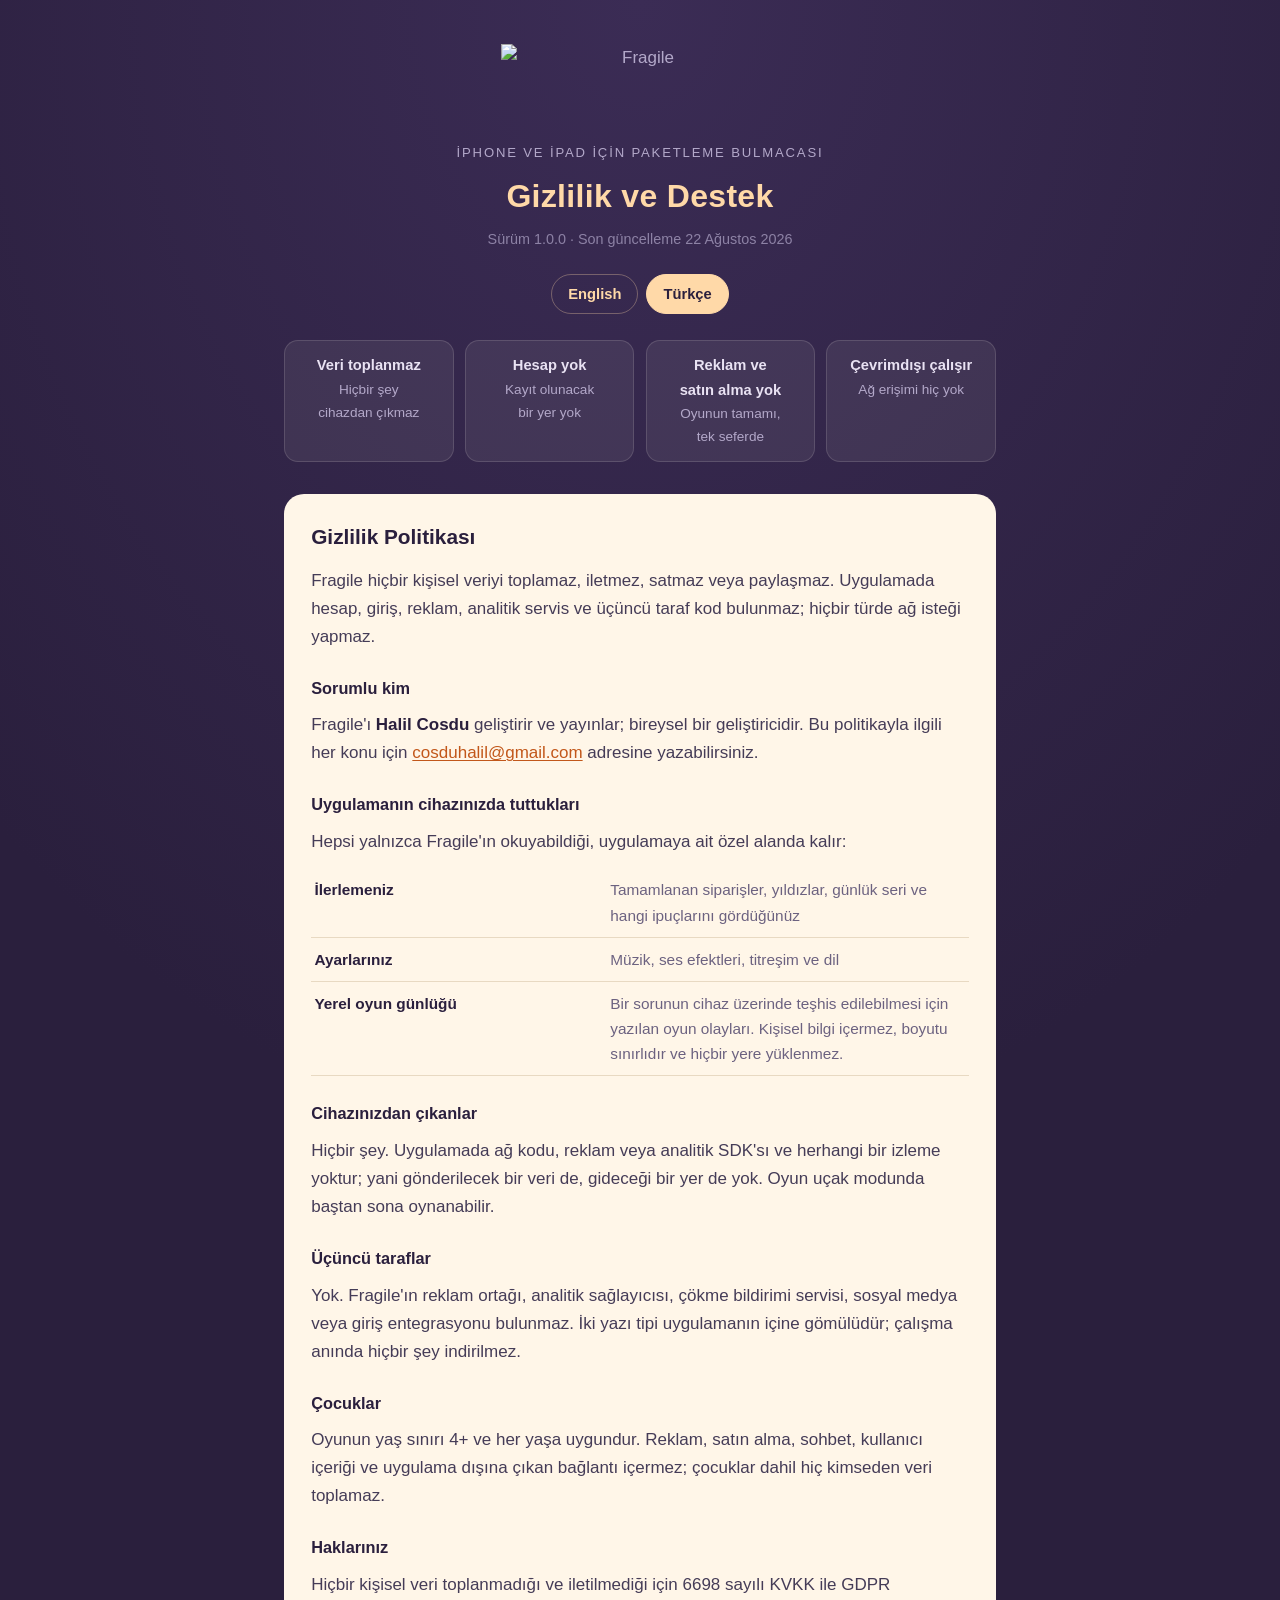
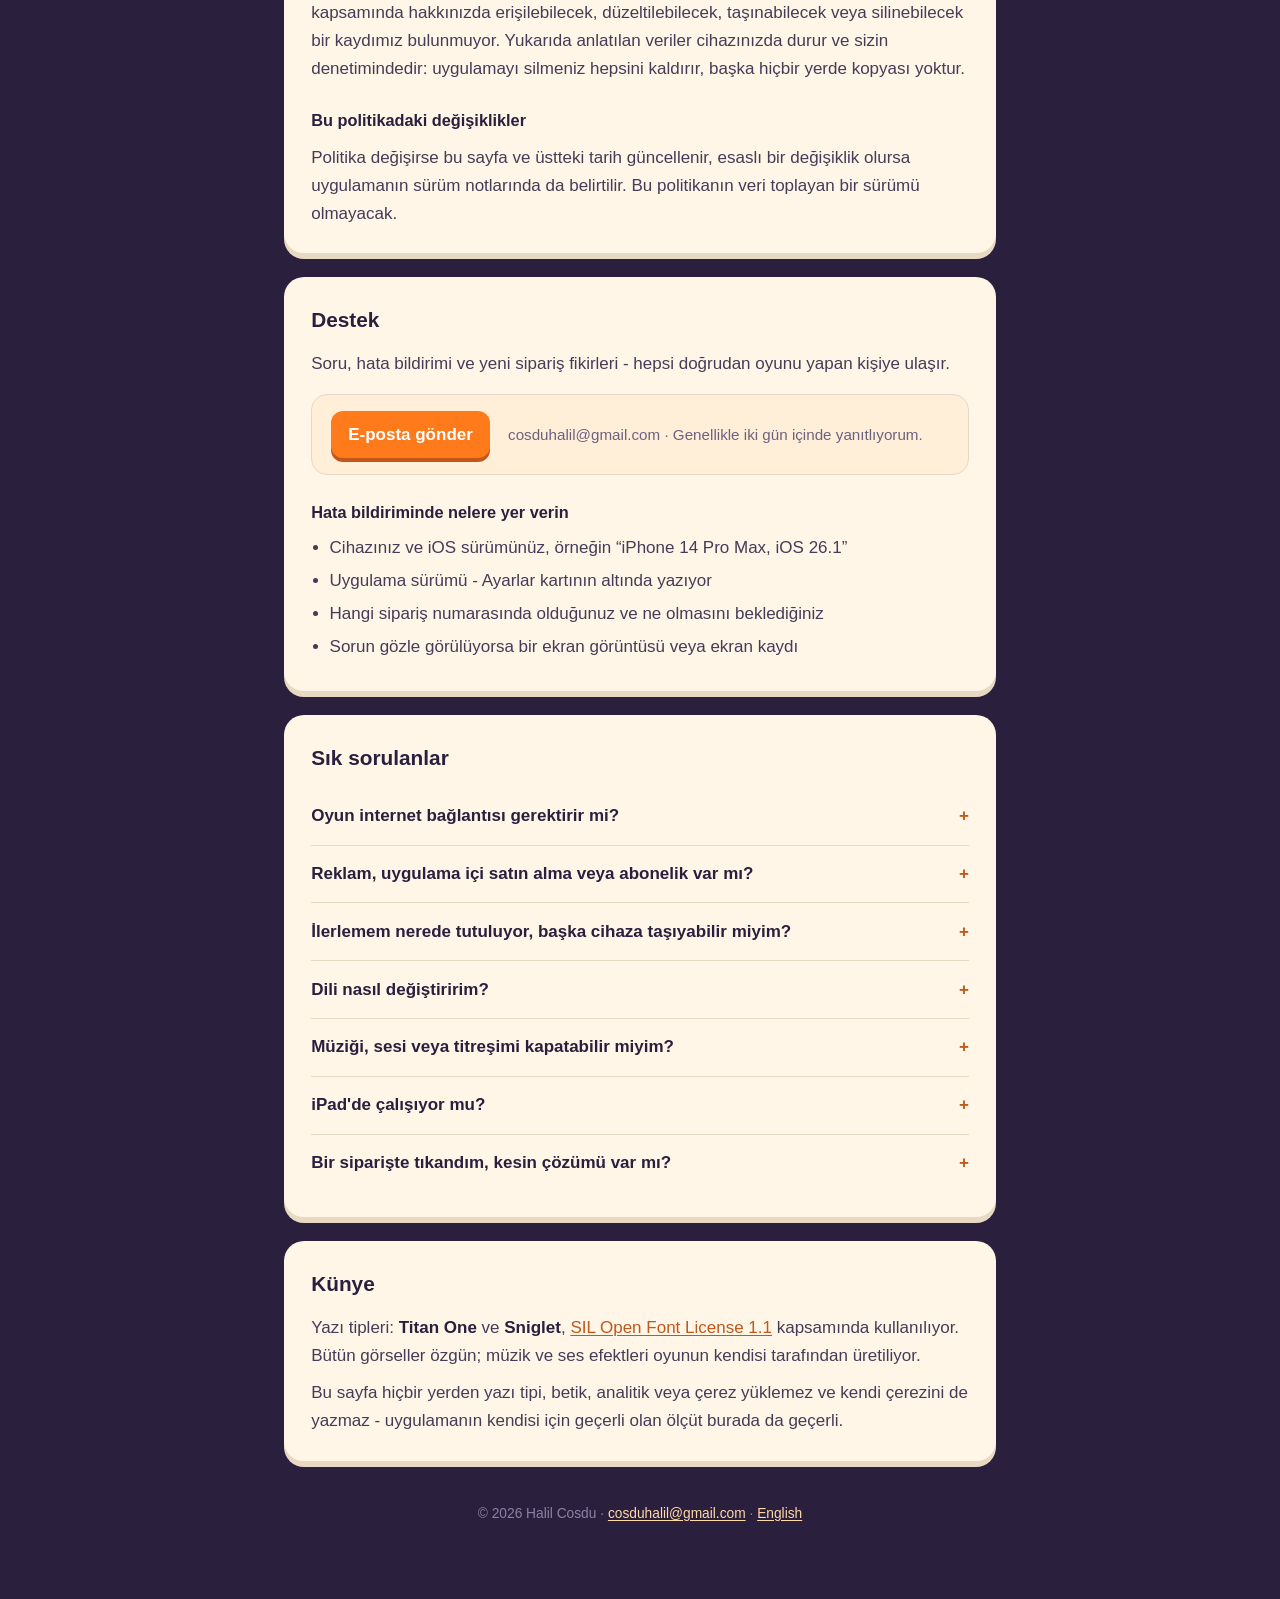
==== tr.html @ 0ed84beb "Redesign: professional bilingual privacy and support page (tr.html)" ====
<!doctype html>
<html lang="tr">
<head>
<meta charset="utf-8">
<meta name="viewport" content="width=device-width, initial-scale=1">
<title>Fragile - Gizlilik ve Destek</title>
<meta name="description" content="Fragile için gizlilik politikası ve destek. iPhone ve iPad'e paketleme bulmacası: veri toplanmaz, hesap gerekmez, reklam yoktur, çevrimdışı çalışır.">
<meta name="theme-color" content="#2A1F3D">
<link rel="icon" href="icon.png" sizes="256x256">
<link rel="apple-touch-icon" href="icon.png">
<link rel="canonical" href="https://halilcosdu.github.io/fragile-support/tr.html">
<link rel="alternate" hreflang="tr" href="https://halilcosdu.github.io/fragile-support/tr.html">
<link rel="alternate" hreflang="en" href="https://halilcosdu.github.io/fragile-support/">
<link rel="alternate" hreflang="x-default" href="https://halilcosdu.github.io/fragile-support/">
<meta property="og:type" content="website">
<meta property="og:title" content="Fragile - Gizlilik ve Destek">
<meta property="og:description" content="Veri toplanmaz, hesap gerekmez, reklam yoktur. Fragile tamamen çevrimdışı çalışır.">
<meta property="og:image" content="https://halilcosdu.github.io/fragile-support/icon.png">
<style>
  :root {
    --ink: #2A1F3D;
    --ink-soft: #372A50;
    --card: #FFF6E8;
    --card-edge: #E8D9C2;
    --text: #453C57;
    --muted: #6C6280;
    --gold: #FFD9A8;
    --orange: #FF7A1A;
    --orange-deep: #C2571A;
    --lilac: #B3A8C9;
  }
  * { box-sizing: border-box; }
  html { -webkit-text-size-adjust: 100%; }
  body {
    margin: 0;
    background: var(--ink);
    color: var(--lilac);
    font: 17px/1.65 -apple-system, BlinkMacSystemFont, "Segoe UI", Roboto, Helvetica, Arial, sans-serif;
    /* başlığın arkasında yumuşak bir ışık: sayfa düz bir mürekkep duvarı gibi durmasın */
    background-image: radial-gradient(120% 60% at 50% 0%, #3B2C55 0%, #2A1F3D 60%);
    background-repeat: no-repeat;
  }
  .skip {
    position: absolute; left: -9999px; top: 0;
    background: var(--card); color: var(--ink); padding: .7rem 1rem; border-radius: 0 0 12px 0; z-index: 5;
  }
  .skip:focus { left: 0; }
  .wrap { max-width: 47rem; margin: 0 auto; padding: 0 1.25rem 4rem; }

  header { text-align: center; padding: 2.75rem 0 .5rem; }
  header img { width: min(278px, 72vw); height: auto; display: block; margin: 0 auto; }
  .eyebrow { color: var(--lilac); font-size: .82rem; letter-spacing: .14em; text-transform: uppercase; margin: .9rem 0 0; }
  h1 { color: var(--gold); font-size: clamp(1.5rem, 5vw, 2rem); margin: .35rem 0 0; letter-spacing: .01em; text-wrap: balance; }
  .updated { color: #8D82A5; font-size: .9rem; margin: .35rem 0 0; }

  nav.langs { display: flex; justify-content: center; gap: .5rem; margin: 1.4rem 0 .25rem; }
  nav.langs a {
    display: inline-block; padding: .42rem 1rem; border-radius: 999px;
    color: var(--gold); text-decoration: none; font-size: .92rem; font-weight: 600;
    border: 1px solid rgba(255, 217, 168, .32);
  }
  nav.langs a[aria-current="page"] { background: var(--gold); color: var(--ink); border-color: var(--gold); }
  nav.langs a:hover { border-color: var(--gold); }

  .glance { display: grid; grid-template-columns: repeat(2, 1fr); gap: .7rem; margin: 1.6rem 0 0; }
  .glance div {
    background: rgba(255, 246, 232, .07); border: 1px solid rgba(255, 246, 232, .14);
    border-radius: 14px; padding: .8rem .9rem; color: #E9E2F3; font-size: .92rem; font-weight: 600;
    text-wrap: balance;
  }
  .glance span { display: block; color: var(--lilac); font-weight: 400; font-size: .85rem; margin-top: .1rem; }

  section {
    background: var(--card); color: var(--text);
    border-radius: 20px; padding: 1.6rem 1.7rem;
    margin: 1.5rem 0 0; box-shadow: 0 6px 0 var(--card-edge);
  }
  section > :first-child { margin-top: 0; }
  section > :last-child { margin-bottom: 0; }
  h2 { color: var(--ink); font-size: 1.3rem; margin: 0 0 .8rem; }
  h3 { color: var(--ink); font-size: 1.02rem; margin: 1.5rem 0 .3rem; }
  p { margin: .6rem 0; }
  ul { padding-left: 1.15rem; margin: .5rem 0; }
  li { margin: .3rem 0; }
  a { color: var(--orange-deep); text-decoration-thickness: 1px; text-underline-offset: 2px; }
  a:hover { color: var(--orange); }
  strong { color: var(--ink); }
  .lede { font-size: 1.06rem; }

  .contact {
    display: flex; flex-wrap: wrap; align-items: center; gap: .9rem 1.1rem;
    background: #FFEFD8; border: 1px solid var(--card-edge); border-radius: 16px;
    padding: 1rem 1.15rem; margin: 1rem 0 0;
  }
  .contact a.mail {
    background: var(--orange); color: #fff; text-decoration: none; font-weight: 700;
    padding: .6rem 1.1rem; border-radius: 12px; box-shadow: 0 4px 0 var(--orange-deep);
  }
  .contact a.mail:hover { color: #fff; }
  .contact p { margin: 0; font-size: .95rem; color: var(--muted); }

  details { border-top: 1px solid var(--card-edge); padding: .2rem 0; }
  details:first-of-type { border-top: 0; }
  summary { cursor: pointer; padding: .7rem 0; font-weight: 600; color: var(--ink); list-style: none; }
  summary::-webkit-details-marker { display: none; }
  summary::after { content: "+"; float: right; color: var(--orange-deep); font-weight: 700; }
  details[open] summary::after { content: "\2212"; }
  details p { margin: 0 0 .8rem; }

  table { width: 100%; border-collapse: collapse; margin: .8rem 0 0; font-size: .96rem; }
  th, td { text-align: left; padding: .55rem .2rem; border-bottom: 1px solid var(--card-edge); vertical-align: top; }
  th { color: var(--ink); width: 45%; }
  td { color: var(--muted); }

  footer { text-align: center; color: #8D82A5; font-size: .86rem; padding: 2rem 0 0; }
  footer a { color: var(--gold); }

  @media (min-width: 40rem) { .glance { grid-template-columns: repeat(4, 1fr); } }
  @media (max-width: 34rem) {
    /* the two-column table gets cramped on a phone, so each row stacks instead */
    section { padding: 1.3rem 1.15rem; }
    th, td { display: block; width: auto; padding: .3rem 0; }
    th { border-bottom: 0; padding-top: .75rem; }
    td { padding-bottom: .75rem; }
  }
  @media print {
    body { background: #fff; color: #000; }
    section { box-shadow: none; border: 1px solid #ccc; }
    nav.langs, .skip { display: none; }
  }
</style>
</head>
<body>
<a class="skip" href="#main">İçeriğe geç</a>
<div class="wrap">

<header>
  <img src="wordmark.png" alt="Fragile" width="556" height="168">
  <p class="eyebrow">iPhone ve iPad için paketleme bulmacası</p>
  <h1>Gizlilik ve Destek</h1>
  <p class="updated">Sürüm 1.0.0 · Son güncelleme 22 Ağustos 2026</p>
  <nav class="langs" aria-label="Dil">
    <a href="./" lang="en" hreflang="en">English</a>
    <a href="tr.html" aria-current="page" lang="tr">Türkçe</a>
  </nav>
  <div class="glance">
    <div>Veri toplanmaz<span>Hiçbir şey cihazdan çıkmaz</span></div>
    <div>Hesap yok<span>Kayıt olunacak bir yer yok</span></div>
    <div>Reklam ve satın alma yok<span>Oyunun tamamı, tek seferde</span></div>
    <div>Çevrimdışı çalışır<span>Ağ erişimi hiç yok</span></div>
  </div>
</header>

<main id="main">

<section aria-labelledby="privacy">
  <h2 id="privacy">Gizlilik Politikası</h2>
  <p class="lede">Fragile hiçbir kişisel veriyi toplamaz, iletmez, satmaz veya paylaşmaz. Uygulamada
  hesap, giriş, reklam, analitik servis ve üçüncü taraf kod bulunmaz; hiçbir türde ağ isteği
  yapmaz.</p>

  <h3>Sorumlu kim</h3>
  <p>Fragile'ı <strong>Halil Cosdu</strong> geliştirir ve yayınlar; bireysel bir geliştiricidir.
  Bu politikayla ilgili her konu için
  <a href="mailto:cosduhalil@gmail.com">cosduhalil@gmail.com</a> adresine yazabilirsiniz.</p>

  <h3>Uygulamanın cihazınızda tuttukları</h3>
  <p>Hepsi yalnızca Fragile'ın okuyabildiği, uygulamaya ait özel alanda kalır:</p>
  <table>
    <tbody>
      <tr><th>İlerlemeniz</th><td>Tamamlanan siparişler, yıldızlar, günlük seri ve hangi ipuçlarını gördüğünüz</td></tr>
      <tr><th>Ayarlarınız</th><td>Müzik, ses efektleri, titreşim ve dil</td></tr>
      <tr><th>Yerel oyun günlüğü</th><td>Bir sorunun cihaz üzerinde teşhis edilebilmesi için yazılan oyun olayları. Kişisel bilgi içermez, boyutu sınırlıdır ve hiçbir yere yüklenmez.</td></tr>
    </tbody>
  </table>

  <h3>Cihazınızdan çıkanlar</h3>
  <p>Hiçbir şey. Uygulamada ağ kodu, reklam veya analitik SDK'sı ve herhangi bir izleme yoktur;
  yani gönderilecek bir veri de, gideceği bir yer de yok. Oyun uçak modunda baştan sona
  oynanabilir.</p>

  <h3>Üçüncü taraflar</h3>
  <p>Yok. Fragile'ın reklam ortağı, analitik sağlayıcısı, çökme bildirimi servisi, sosyal medya veya
  giriş entegrasyonu bulunmaz. İki yazı tipi uygulamanın içine gömülüdür; çalışma anında hiçbir şey
  indirilmez.</p>

  <h3>Çocuklar</h3>
  <p>Oyunun yaş sınırı 4+ ve her yaşa uygundur. Reklam, satın alma, sohbet, kullanıcı içeriği ve
  uygulama dışına çıkan bağlantı içermez; çocuklar dahil hiç kimseden veri toplamaz.</p>

  <h3>Haklarınız</h3>
  <p>Hiçbir kişisel veri toplanmadığı ve iletilmediği için 6698 sayılı KVKK ile GDPR kapsamında
  hakkınızda erişilebilecek, düzeltilebilecek, taşınabilecek veya silinebilecek bir kaydımız
  bulunmuyor. Yukarıda anlatılan veriler cihazınızda durur ve sizin denetimindedir: uygulamayı
  silmeniz hepsini kaldırır, başka hiçbir yerde kopyası yoktur.</p>

  <h3>Bu politikadaki değişiklikler</h3>
  <p>Politika değişirse bu sayfa ve üstteki tarih güncellenir, esaslı bir değişiklik olursa
  uygulamanın sürüm notlarında da belirtilir. Bu politikanın veri toplayan bir sürümü olmayacak.</p>
</section>

<section id="support" aria-labelledby="support-title">
  <h2 id="support-title">Destek</h2>
  <p>Soru, hata bildirimi ve yeni sipariş fikirleri - hepsi doğrudan oyunu yapan kişiye ulaşır.</p>
  <div class="contact">
    <a class="mail" href="mailto:cosduhalil@gmail.com?subject=Fragile%20destek">E-posta gönder</a>
    <p>cosduhalil@gmail.com · Genellikle iki gün içinde yanıtlıyorum.</p>
  </div>

  <h3>Hata bildiriminde nelere yer verin</h3>
  <ul>
    <li>Cihazınız ve iOS sürümünüz, örneğin “iPhone 14 Pro Max, iOS 26.1”</li>
    <li>Uygulama sürümü - Ayarlar kartının altında yazıyor</li>
    <li>Hangi sipariş numarasında olduğunuz ve ne olmasını beklediğiniz</li>
    <li>Sorun gözle görülüyorsa bir ekran görüntüsü veya ekran kaydı</li>
  </ul>
</section>

<section aria-labelledby="faq">
  <h2 id="faq">Sık sorulanlar</h2>

  <details>
    <summary>Oyun internet bağlantısı gerektirir mi?</summary>
    <p>Hayır. Günlük Teslimat dahil her sipariş cihazınızda üretilir ve denetlenir. Uygulama hiç
    çevrimiçi olmaz.</p>
  </details>

  <details>
    <summary>Reklam, uygulama içi satın alma veya abonelik var mı?</summary>
    <p>Hiçbiri yok. Oyun ücretsiz ve tam: elle tasarlanmış 80 sipariş, dört bölüm ve her gün yeni
    bir Günlük Teslimat; para ödeyerek açılan hiçbir şey yok.</p>
  </details>

  <details>
    <summary>İlerlemem nerede tutuluyor, başka cihaza taşıyabilir miyim?</summary>
    <p>O tek cihazdaki, uygulamaya ait özel alanda. Bu sürümde hesap ve iCloud eşitlemesi olmadığı
    için ilerleme başka bir iPhone veya iPad'e geçmez; uygulamayı silmek ilerlemeyi de siler.</p>
  </details>

  <details>
    <summary>Dili nasıl değiştiririm?</summary>
    <p>Başlangıç kartındaki <strong>Ayarlar</strong>'ı açıp dil satırına dokunun. Otomatik, English
    ve Türkçe arasında döner; Otomatik cihazınızın dilini izler.</p>
  </details>

  <details>
    <summary>Müziği, sesi veya titreşimi kapatabilir miyim?</summary>
    <p>Evet, her birinin Ayarlar kartında kendi anahtarı var. Oyun ekranının köşesindeki hoparlör
    düğmesi hepsini bir kerede susturur.</p>
  </details>

  <details>
    <summary>iPad'de çalışıyor mu?</summary>
    <p>Evet. Fragile evrensel bir uygulama; iOS 15 ve sonrasında hem iPhone hem iPad'de portre
    modunda çalışır.</p>
  </details>

  <details>
    <summary>Bir siparişte tıkandım, kesin çözümü var mı?</summary>
    <p>Her siparişin doğrulanmış üç yıldızlı bir çözümü var; Günlük Teslimat da sunulmadan önce
    çözücüyle denetlenir. Kutu yanlış dolarsa kart <em>Geri al</em> ve <em>Tekrar paketle</em>
    sunar - çıkamayacağınız bir çıkmaz yok.</p>
  </details>
</section>

<section aria-labelledby="credits">
  <h2 id="credits">Künye</h2>
  <p>Yazı tipleri: <strong>Titan One</strong> ve <strong>Sniglet</strong>,
  <a href="https://openfontlicense.org" rel="noopener">SIL Open Font License 1.1</a> kapsamında
  kullanılıyor. Bütün görseller özgün; müzik ve ses efektleri oyunun kendisi tarafından
  üretiliyor.</p>
  <p>Bu sayfa hiçbir yerden yazı tipi, betik, analitik veya çerez yüklemez ve kendi çerezini de
  yazmaz - uygulamanın kendisi için geçerli olan ölçüt burada da geçerli.</p>
</section>

</main>

<footer>
  <p>© 2026 Halil Cosdu · <a href="mailto:cosduhalil@gmail.com">cosduhalil@gmail.com</a> ·
  <a href="./" lang="en" hreflang="en">English</a></p>
</footer>

</div>
</body>
</html>
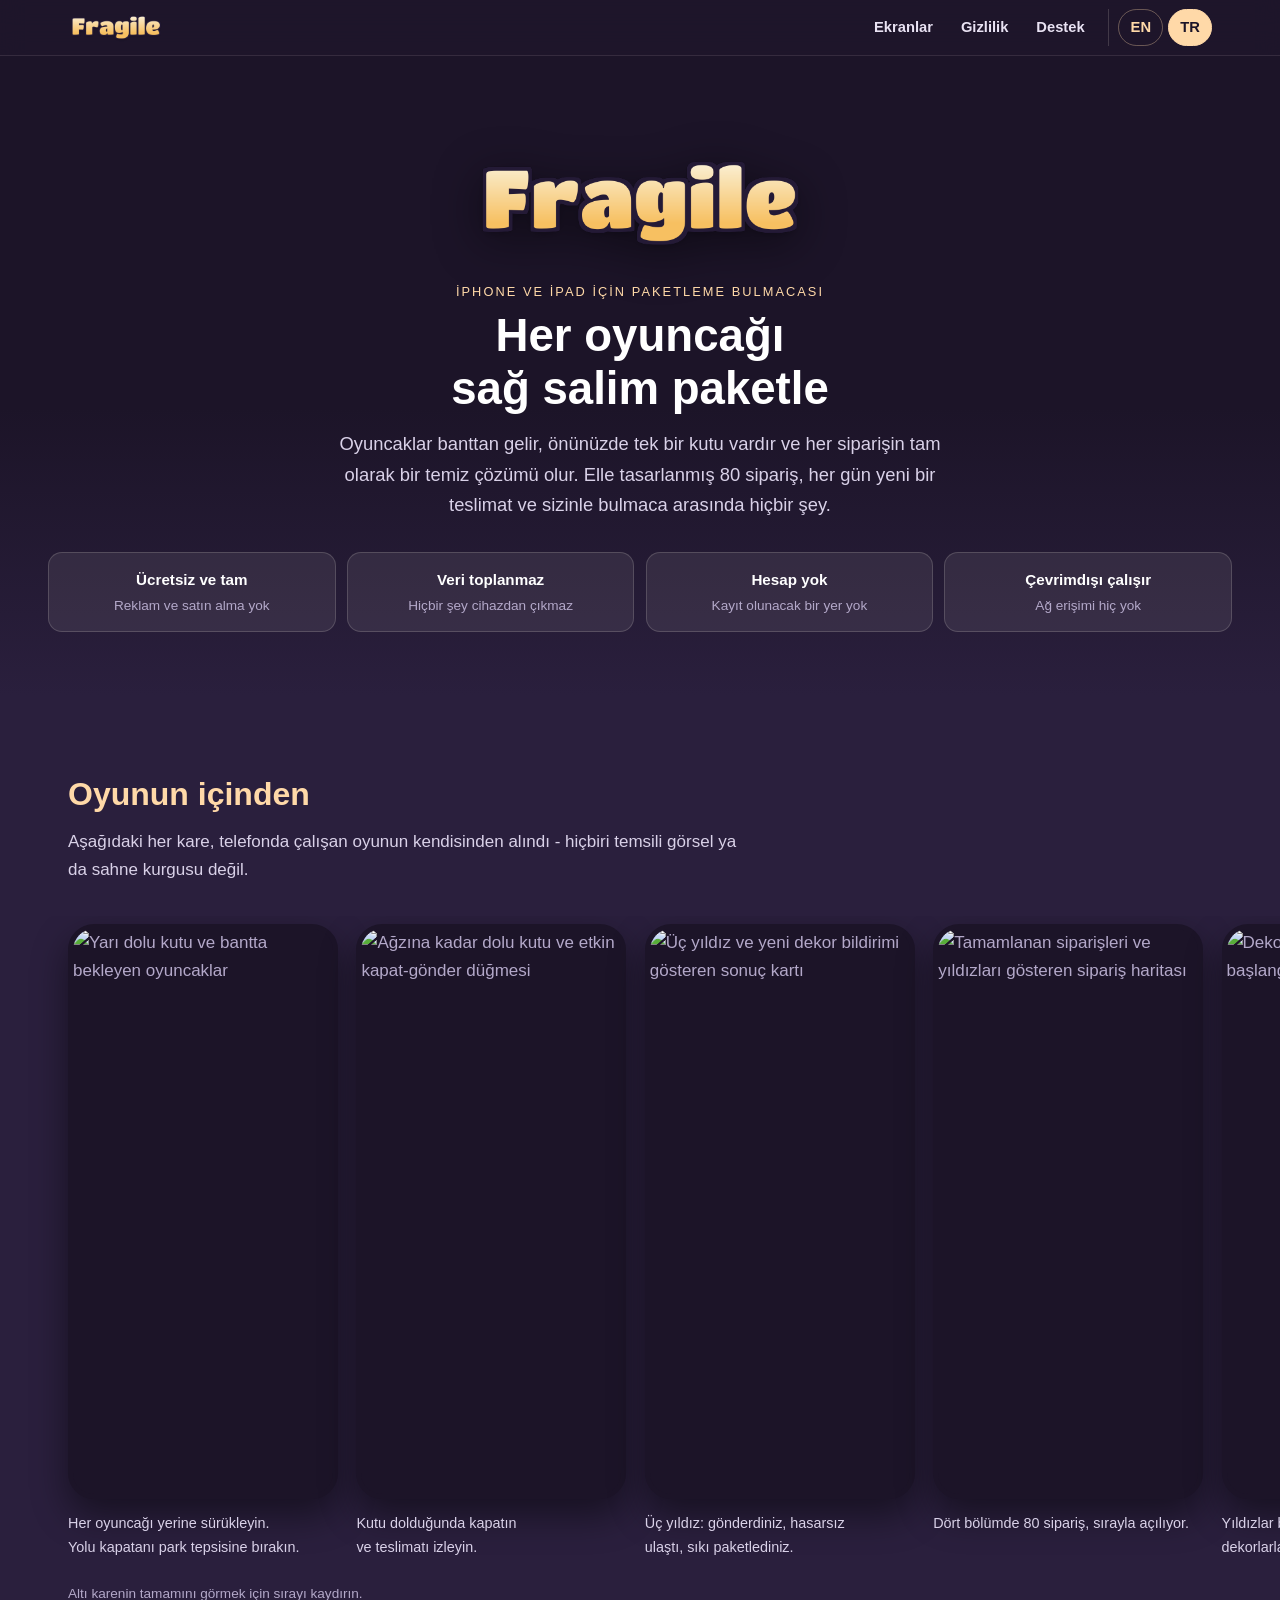
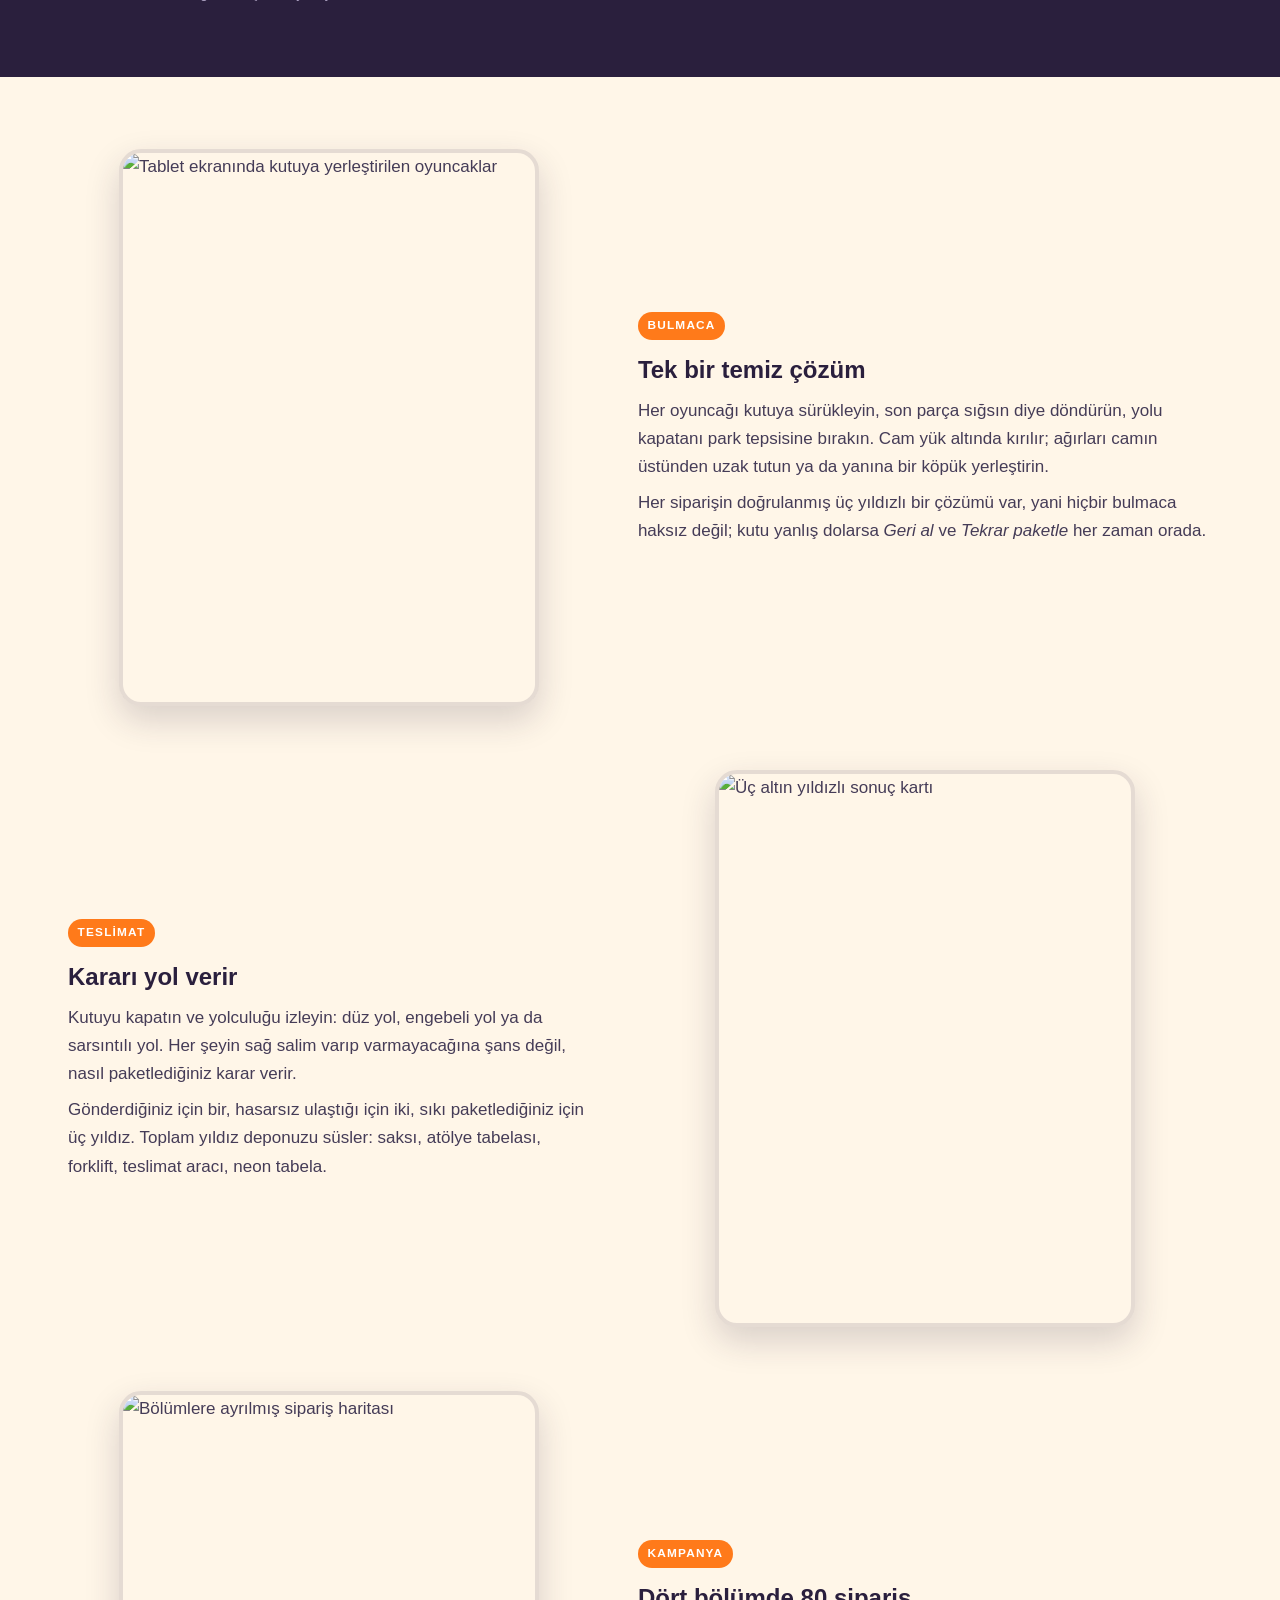
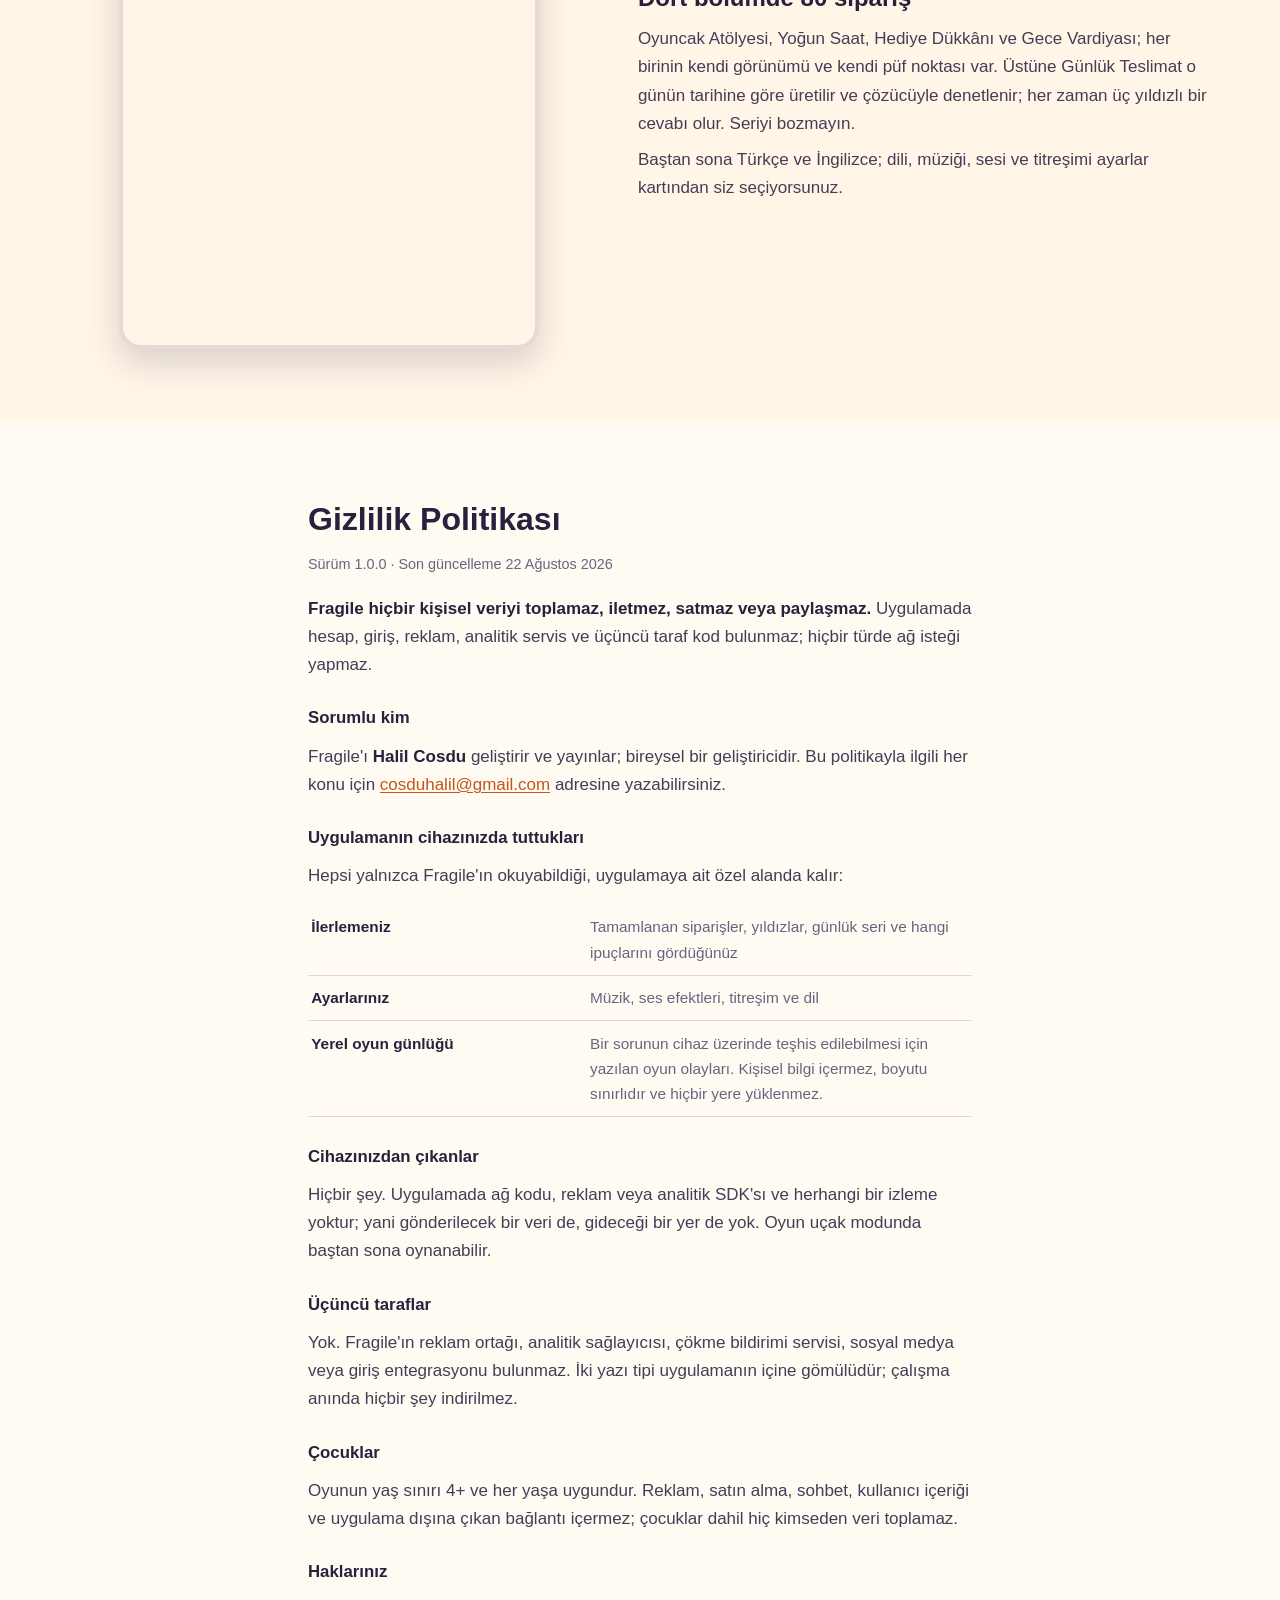
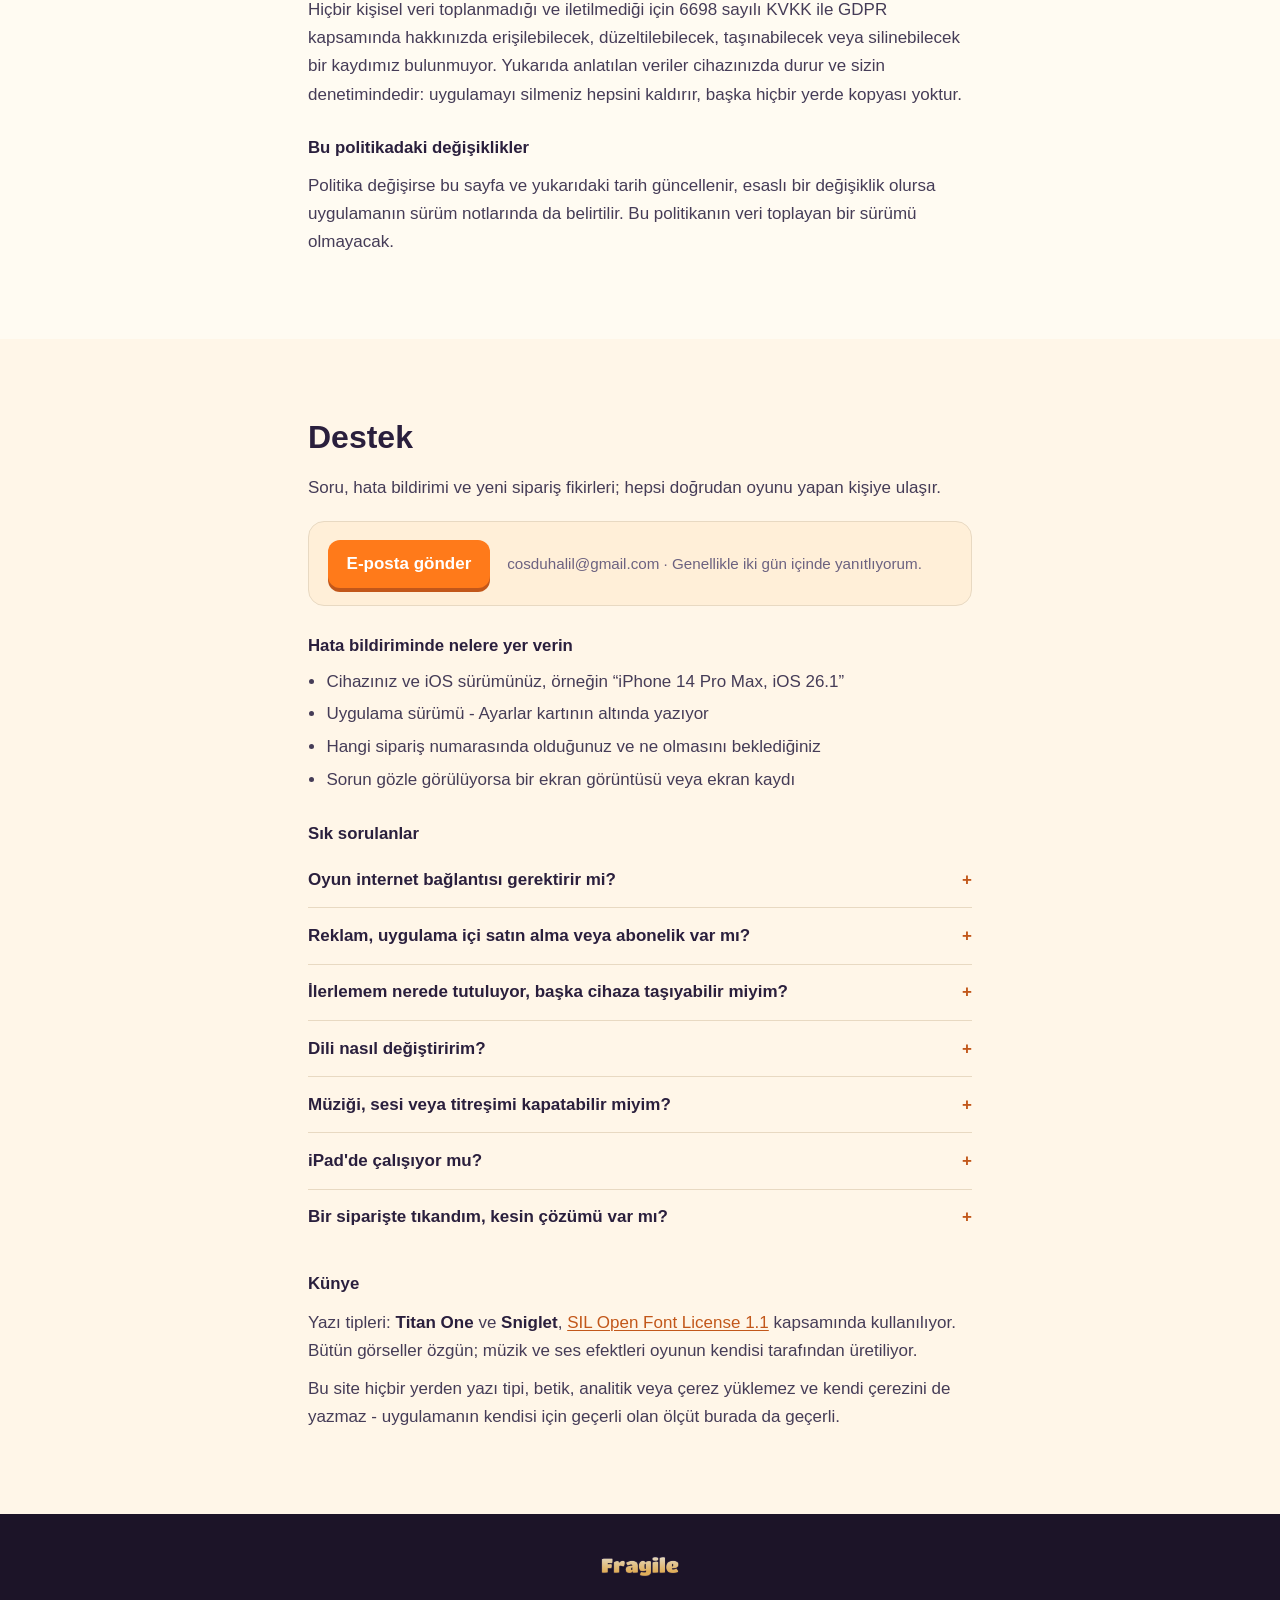
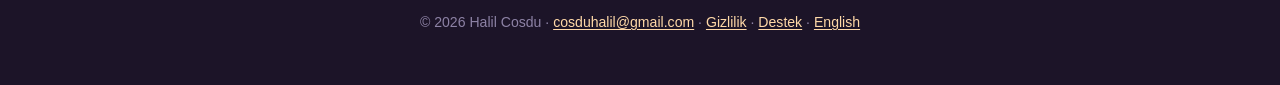
==== commit 6400ff47: "Full-width site with the in-game store screenshots" ====
--- a/tr.html
+++ b/tr.html
@@ -3,283 +3,267 @@
 <head>
 <meta charset="utf-8">
 <meta name="viewport" content="width=device-width, initial-scale=1">
-<title>Fragile - Gizlilik ve Destek</title>
-<meta name="description" content="Fragile için gizlilik politikası ve destek. iPhone ve iPad'e paketleme bulmacası: veri toplanmaz, hesap gerekmez, reklam yoktur, çevrimdışı çalışır.">
-<meta name="theme-color" content="#2A1F3D">
+<title>Fragile - Paketleme Bulmacası | Gizlilik ve Destek</title>
+<meta name="description" content="Fragile, iPhone ve iPad için bir paketleme bulmacası: elle tasarlanmış 80 sipariş, her gün yeni bir teslimat, reklam yok, internet gerekmez. Gizlilik politikası ve destek.">
+<meta name="theme-color" content="#1C1428">
 <link rel="icon" href="icon.png" sizes="256x256">
 <link rel="apple-touch-icon" href="icon.png">
+<link rel="stylesheet" href="site.css">
 <link rel="canonical" href="https://halilcosdu.github.io/fragile-support/tr.html">
 <link rel="alternate" hreflang="tr" href="https://halilcosdu.github.io/fragile-support/tr.html">
 <link rel="alternate" hreflang="en" href="https://halilcosdu.github.io/fragile-support/">
 <link rel="alternate" hreflang="x-default" href="https://halilcosdu.github.io/fragile-support/">
 <meta property="og:type" content="website">
-<meta property="og:title" content="Fragile - Gizlilik ve Destek">
-<meta property="og:description" content="Veri toplanmaz, hesap gerekmez, reklam yoktur. Fragile tamamen çevrimdışı çalışır.">
+<meta property="og:title" content="Fragile - Paketleme Bulmacası">
+<meta property="og:description" content="Her oyuncağı sağ salim paketle. Elle tasarlanmış 80 sipariş, reklam yok, çevrimdışı çalışır.">
 <meta property="og:image" content="https://halilcosdu.github.io/fragile-support/icon.png">
-<style>
-  :root {
-    --ink: #2A1F3D;
-    --ink-soft: #372A50;
-    --card: #FFF6E8;
-    --card-edge: #E8D9C2;
-    --text: #453C57;
-    --muted: #6C6280;
-    --gold: #FFD9A8;
-    --orange: #FF7A1A;
-    --orange-deep: #C2571A;
-    --lilac: #B3A8C9;
-  }
-  * { box-sizing: border-box; }
-  html { -webkit-text-size-adjust: 100%; }
-  body {
-    margin: 0;
-    background: var(--ink);
-    color: var(--lilac);
-    font: 17px/1.65 -apple-system, BlinkMacSystemFont, "Segoe UI", Roboto, Helvetica, Arial, sans-serif;
-    /* başlığın arkasında yumuşak bir ışık: sayfa düz bir mürekkep duvarı gibi durmasın */
-    background-image: radial-gradient(120% 60% at 50% 0%, #3B2C55 0%, #2A1F3D 60%);
-    background-repeat: no-repeat;
-  }
-  .skip {
-    position: absolute; left: -9999px; top: 0;
-    background: var(--card); color: var(--ink); padding: .7rem 1rem; border-radius: 0 0 12px 0; z-index: 5;
-  }
-  .skip:focus { left: 0; }
-  .wrap { max-width: 47rem; margin: 0 auto; padding: 0 1.25rem 4rem; }
-
-  header { text-align: center; padding: 2.75rem 0 .5rem; }
-  header img { width: min(278px, 72vw); height: auto; display: block; margin: 0 auto; }
-  .eyebrow { color: var(--lilac); font-size: .82rem; letter-spacing: .14em; text-transform: uppercase; margin: .9rem 0 0; }
-  h1 { color: var(--gold); font-size: clamp(1.5rem, 5vw, 2rem); margin: .35rem 0 0; letter-spacing: .01em; text-wrap: balance; }
-  .updated { color: #8D82A5; font-size: .9rem; margin: .35rem 0 0; }
-
-  nav.langs { display: flex; justify-content: center; gap: .5rem; margin: 1.4rem 0 .25rem; }
-  nav.langs a {
-    display: inline-block; padding: .42rem 1rem; border-radius: 999px;
-    color: var(--gold); text-decoration: none; font-size: .92rem; font-weight: 600;
-    border: 1px solid rgba(255, 217, 168, .32);
-  }
-  nav.langs a[aria-current="page"] { background: var(--gold); color: var(--ink); border-color: var(--gold); }
-  nav.langs a:hover { border-color: var(--gold); }
-
-  .glance { display: grid; grid-template-columns: repeat(2, 1fr); gap: .7rem; margin: 1.6rem 0 0; }
-  .glance div {
-    background: rgba(255, 246, 232, .07); border: 1px solid rgba(255, 246, 232, .14);
-    border-radius: 14px; padding: .8rem .9rem; color: #E9E2F3; font-size: .92rem; font-weight: 600;
-    text-wrap: balance;
-  }
-  .glance span { display: block; color: var(--lilac); font-weight: 400; font-size: .85rem; margin-top: .1rem; }
-
-  section {
-    background: var(--card); color: var(--text);
-    border-radius: 20px; padding: 1.6rem 1.7rem;
-    margin: 1.5rem 0 0; box-shadow: 0 6px 0 var(--card-edge);
-  }
-  section > :first-child { margin-top: 0; }
-  section > :last-child { margin-bottom: 0; }
-  h2 { color: var(--ink); font-size: 1.3rem; margin: 0 0 .8rem; }
-  h3 { color: var(--ink); font-size: 1.02rem; margin: 1.5rem 0 .3rem; }
-  p { margin: .6rem 0; }
-  ul { padding-left: 1.15rem; margin: .5rem 0; }
-  li { margin: .3rem 0; }
-  a { color: var(--orange-deep); text-decoration-thickness: 1px; text-underline-offset: 2px; }
-  a:hover { color: var(--orange); }
-  strong { color: var(--ink); }
-  .lede { font-size: 1.06rem; }
-
-  .contact {
-    display: flex; flex-wrap: wrap; align-items: center; gap: .9rem 1.1rem;
-    background: #FFEFD8; border: 1px solid var(--card-edge); border-radius: 16px;
-    padding: 1rem 1.15rem; margin: 1rem 0 0;
-  }
-  .contact a.mail {
-    background: var(--orange); color: #fff; text-decoration: none; font-weight: 700;
-    padding: .6rem 1.1rem; border-radius: 12px; box-shadow: 0 4px 0 var(--orange-deep);
-  }
-  .contact a.mail:hover { color: #fff; }
-  .contact p { margin: 0; font-size: .95rem; color: var(--muted); }
-
-  details { border-top: 1px solid var(--card-edge); padding: .2rem 0; }
-  details:first-of-type { border-top: 0; }
-  summary { cursor: pointer; padding: .7rem 0; font-weight: 600; color: var(--ink); list-style: none; }
-  summary::-webkit-details-marker { display: none; }
-  summary::after { content: "+"; float: right; color: var(--orange-deep); font-weight: 700; }
-  details[open] summary::after { content: "\2212"; }
-  details p { margin: 0 0 .8rem; }
-
-  table { width: 100%; border-collapse: collapse; margin: .8rem 0 0; font-size: .96rem; }
-  th, td { text-align: left; padding: .55rem .2rem; border-bottom: 1px solid var(--card-edge); vertical-align: top; }
-  th { color: var(--ink); width: 45%; }
-  td { color: var(--muted); }
-
-  footer { text-align: center; color: #8D82A5; font-size: .86rem; padding: 2rem 0 0; }
-  footer a { color: var(--gold); }
-
-  @media (min-width: 40rem) { .glance { grid-template-columns: repeat(4, 1fr); } }
-  @media (max-width: 34rem) {
-    /* the two-column table gets cramped on a phone, so each row stacks instead */
-    section { padding: 1.3rem 1.15rem; }
-    th, td { display: block; width: auto; padding: .3rem 0; }
-    th { border-bottom: 0; padding-top: .75rem; }
-    td { padding-bottom: .75rem; }
-  }
-  @media print {
-    body { background: #fff; color: #000; }
-    section { box-shadow: none; border: 1px solid #ccc; }
-    nav.langs, .skip { display: none; }
-  }
-</style>
 </head>
 <body>
 <a class="skip" href="#main">İçeriğe geç</a>
-<div class="wrap">
-
-<header>
+
+<div class="topbar">
+  <div class="inner">
+    <a href="#main" aria-label="Fragile"><img src="wordmark.png" alt="Fragile" width="556" height="168"></a>
+    <nav aria-label="Bu sayfada">
+      <a href="#screens">Ekranlar</a>
+      <a href="#privacy">Gizlilik</a>
+      <a href="#support">Destek</a>
+      <span class="langs">
+        <a href="./" lang="en" hreflang="en">EN</a>
+        <a href="tr.html" aria-current="page" lang="tr">TR</a>
+      </span>
+    </nav>
+  </div>
+</div>
+
+<header class="hero">
+  <img class="wordmark" src="wordmark.png" alt="Fragile" width="556" height="168">
+  <p class="eyebrow">iPhone ve iPad için paketleme bulmacası</p>
+  <h1>Her oyuncağı sağ salim paketle</h1>
+  <p class="lede">Oyuncaklar banttan gelir, önünüzde tek bir kutu vardır ve her siparişin tam olarak
+  bir temiz çözümü olur. Elle tasarlanmış 80 sipariş, her gün yeni bir teslimat ve sizinle bulmaca
+  arasında hiçbir şey.</p>
+  <ul class="chips">
+    <li>Ücretsiz ve tam<span>Reklam ve satın alma yok</span></li>
+    <li>Veri toplanmaz<span>Hiçbir şey cihazdan çıkmaz</span></li>
+    <li>Hesap yok<span>Kayıt olunacak bir yer yok</span></li>
+    <li>Çevrimdışı çalışır<span>Ağ erişimi hiç yok</span></li>
+  </ul>
+</header>
+
+<main id="main">
+
+<section id="screens" class="band band-ink">
+  <div class="inner">
+    <h2>Oyunun içinden</h2>
+    <p class="band-lede">Aşağıdaki her kare, telefonda çalışan oyunun kendisinden alındı - hiçbiri
+    temsili görsel ya da sahne kurgusu değil.</p>
+  </div>
+  <div class="shots" role="group" aria-label="Oyundan ekran görüntüleri">
+    <figure>
+      <img src="media/tr/01_gameplay.webp" alt="Yarı dolu kutu ve bantta bekleyen oyuncaklar" width="540" height="1173" decoding="async">
+      <figcaption>Her oyuncağı yerine sürükleyin. Yolu kapatanı park tepsisine bırakın.</figcaption>
+    </figure>
+    <figure>
+      <img src="media/tr/02_ready.webp" alt="Ağzına kadar dolu kutu ve etkin kapat-gönder düğmesi" width="540" height="1173" loading="lazy" decoding="async">
+      <figcaption>Kutu dolduğunda kapatın ve teslimatı izleyin.</figcaption>
+    </figure>
+    <figure>
+      <img src="media/tr/03_result.webp" alt="Üç yıldız ve yeni dekor bildirimi gösteren sonuç kartı" width="540" height="1173" loading="lazy" decoding="async">
+      <figcaption>Üç yıldız: gönderdiniz, hasarsız ulaştı, sıkı paketlediniz.</figcaption>
+    </figure>
+    <figure>
+      <img src="media/tr/04_map.webp" alt="Tamamlanan siparişleri ve yıldızları gösteren sipariş haritası" width="540" height="1173" loading="lazy" decoding="async">
+      <figcaption>Dört bölümde 80 sipariş, sırayla açılıyor.</figcaption>
+    </figure>
+    <figure>
+      <img src="media/tr/05_start.webp" alt="Dekorlu deponun önündeki başlangıç kartı" width="540" height="1173" loading="lazy" decoding="async">
+      <figcaption>Yıldızlar biriktikçe deponuz dekorlarla doluyor.</figcaption>
+    </figure>
+    <figure>
+      <img src="media/tr/06_settings.webp" alt="Müzik, ses, titreşim ve dil anahtarlarını içeren ayarlar kartı" width="540" height="1173" loading="lazy" decoding="async">
+      <figcaption>Müzik, ses, titreşim ve dil; her birinin kendi anahtarı var.</figcaption>
+    </figure>
+  </div>
+  <div class="inner"><p class="rail-hint">Altı karenin tamamını görmek için sırayı kaydırın.</p></div>
+</section>
+
+<section class="band band-cream">
+  <div class="inner">
+
+    <div class="feature">
+      <img src="media/tr/wide-01_gameplay.webp" alt="Tablet ekranında kutuya yerleştirilen oyuncaklar" width="760" height="1013" loading="lazy" decoding="async">
+      <div class="text">
+        <span class="tag">Bulmaca</span>
+        <h3>Tek bir temiz çözüm</h3>
+        <p>Her oyuncağı kutuya sürükleyin, son parça sığsın diye döndürün, yolu kapatanı park
+        tepsisine bırakın. Cam yük altında kırılır; ağırları camın üstünden uzak tutun ya da yanına
+        bir köpük yerleştirin.</p>
+        <p>Her siparişin doğrulanmış üç yıldızlı bir çözümü var, yani hiçbir bulmaca haksız değil;
+        kutu yanlış dolarsa <em>Geri al</em> ve <em>Tekrar paketle</em> her zaman orada.</p>
+      </div>
+    </div>
+
+    <div class="feature flip">
+      <img src="media/tr/wide-03_result.webp" alt="Üç altın yıldızlı sonuç kartı" width="760" height="1013" loading="lazy" decoding="async">
+      <div class="text">
+        <span class="tag">Teslimat</span>
+        <h3>Kararı yol verir</h3>
+        <p>Kutuyu kapatın ve yolculuğu izleyin: düz yol, engebeli yol ya da sarsıntılı yol. Her
+        şeyin sağ salim varıp varmayacağına şans değil, nasıl paketlediğiniz karar verir.</p>
+        <p>Gönderdiğiniz için bir, hasarsız ulaştığı için iki, sıkı paketlediğiniz için üç yıldız.
+        Toplam yıldız deponuzu süsler: saksı, atölye tabelası, forklift, teslimat aracı, neon
+        tabela.</p>
+      </div>
+    </div>
+
+    <div class="feature">
+      <img src="media/tr/wide-04_map.webp" alt="Bölümlere ayrılmış sipariş haritası" width="760" height="1013" loading="lazy" decoding="async">
+      <div class="text">
+        <span class="tag">Kampanya</span>
+        <h3>Dört bölümde 80 sipariş</h3>
+        <p>Oyuncak Atölyesi, Yoğun Saat, Hediye Dükkânı ve Gece Vardiyası; her birinin kendi
+        görünümü ve kendi püf noktası var. Üstüne Günlük Teslimat o günün tarihine göre üretilir ve
+        çözücüyle denetlenir; her zaman üç yıldızlı bir cevabı olur. Seriyi bozmayın.</p>
+        <p>Baştan sona Türkçe ve İngilizce; dili, müziği, sesi ve titreşimi ayarlar kartından siz
+        seçiyorsunuz.</p>
+      </div>
+    </div>
+
+  </div>
+</section>
+
+<section id="privacy" class="band band-paper">
+  <div class="prose">
+    <h2>Gizlilik Politikası</h2>
+    <p class="stamp">Sürüm 1.0.0 · Son güncelleme 22 Ağustos 2026</p>
+    <p><strong>Fragile hiçbir kişisel veriyi toplamaz, iletmez, satmaz veya paylaşmaz.</strong>
+    Uygulamada hesap, giriş, reklam, analitik servis ve üçüncü taraf kod bulunmaz; hiçbir türde ağ
+    isteği yapmaz.</p>
+
+    <h3>Sorumlu kim</h3>
+    <p>Fragile'ı <strong>Halil Cosdu</strong> geliştirir ve yayınlar; bireysel bir geliştiricidir.
+    Bu politikayla ilgili her konu için
+    <a href="mailto:cosduhalil@gmail.com">cosduhalil@gmail.com</a> adresine yazabilirsiniz.</p>
+
+    <h3>Uygulamanın cihazınızda tuttukları</h3>
+    <p>Hepsi yalnızca Fragile'ın okuyabildiği, uygulamaya ait özel alanda kalır:</p>
+    <table>
+      <tbody>
+        <tr><th>İlerlemeniz</th><td>Tamamlanan siparişler, yıldızlar, günlük seri ve hangi ipuçlarını gördüğünüz</td></tr>
+        <tr><th>Ayarlarınız</th><td>Müzik, ses efektleri, titreşim ve dil</td></tr>
+        <tr><th>Yerel oyun günlüğü</th><td>Bir sorunun cihaz üzerinde teşhis edilebilmesi için yazılan oyun olayları. Kişisel bilgi içermez, boyutu sınırlıdır ve hiçbir yere yüklenmez.</td></tr>
+      </tbody>
+    </table>
+
+    <h3>Cihazınızdan çıkanlar</h3>
+    <p>Hiçbir şey. Uygulamada ağ kodu, reklam veya analitik SDK'sı ve herhangi bir izleme yoktur;
+    yani gönderilecek bir veri de, gideceği bir yer de yok. Oyun uçak modunda baştan sona
+    oynanabilir.</p>
+
+    <h3>Üçüncü taraflar</h3>
+    <p>Yok. Fragile'ın reklam ortağı, analitik sağlayıcısı, çökme bildirimi servisi, sosyal medya
+    veya giriş entegrasyonu bulunmaz. İki yazı tipi uygulamanın içine gömülüdür; çalışma anında
+    hiçbir şey indirilmez.</p>
+
+    <h3>Çocuklar</h3>
+    <p>Oyunun yaş sınırı 4+ ve her yaşa uygundur. Reklam, satın alma, sohbet, kullanıcı içeriği ve
+    uygulama dışına çıkan bağlantı içermez; çocuklar dahil hiç kimseden veri toplamaz.</p>
+
+    <h3>Haklarınız</h3>
+    <p>Hiçbir kişisel veri toplanmadığı ve iletilmediği için 6698 sayılı KVKK ile GDPR kapsamında
+    hakkınızda erişilebilecek, düzeltilebilecek, taşınabilecek veya silinebilecek bir kaydımız
+    bulunmuyor. Yukarıda anlatılan veriler cihazınızda durur ve sizin denetimindedir: uygulamayı
+    silmeniz hepsini kaldırır, başka hiçbir yerde kopyası yoktur.</p>
+
+    <h3>Bu politikadaki değişiklikler</h3>
+    <p>Politika değişirse bu sayfa ve yukarıdaki tarih güncellenir, esaslı bir değişiklik olursa
+    uygulamanın sürüm notlarında da belirtilir. Bu politikanın veri toplayan bir sürümü
+    olmayacak.</p>
+  </div>
+</section>
+
+<section id="support" class="band band-cream">
+  <div class="prose">
+    <h2>Destek</h2>
+    <p>Soru, hata bildirimi ve yeni sipariş fikirleri; hepsi doğrudan oyunu yapan kişiye ulaşır.</p>
+    <div class="contact">
+      <a class="mail" href="mailto:cosduhalil@gmail.com?subject=Fragile%20destek">E-posta gönder</a>
+      <p>cosduhalil@gmail.com · Genellikle iki gün içinde yanıtlıyorum.</p>
+    </div>
+
+    <h3>Hata bildiriminde nelere yer verin</h3>
+    <ul class="plain">
+      <li>Cihazınız ve iOS sürümünüz, örneğin “iPhone 14 Pro Max, iOS 26.1”</li>
+      <li>Uygulama sürümü - Ayarlar kartının altında yazıyor</li>
+      <li>Hangi sipariş numarasında olduğunuz ve ne olmasını beklediğiniz</li>
+      <li>Sorun gözle görülüyorsa bir ekran görüntüsü veya ekran kaydı</li>
+    </ul>
+
+    <h3>Sık sorulanlar</h3>
+
+    <details>
+      <summary>Oyun internet bağlantısı gerektirir mi?</summary>
+      <p>Hayır. Günlük Teslimat dahil her sipariş cihazınızda üretilir ve denetlenir. Uygulama hiç
+      çevrimiçi olmaz.</p>
+    </details>
+
+    <details>
+      <summary>Reklam, uygulama içi satın alma veya abonelik var mı?</summary>
+      <p>Hiçbiri yok. Oyun ücretsiz ve tam: elle tasarlanmış 80 sipariş, dört bölüm ve her gün yeni
+      bir Günlük Teslimat; para ödeyerek açılan hiçbir şey yok.</p>
+    </details>
+
+    <details>
+      <summary>İlerlemem nerede tutuluyor, başka cihaza taşıyabilir miyim?</summary>
+      <p>O tek cihazdaki, uygulamaya ait özel alanda. Bu sürümde hesap ve iCloud eşitlemesi
+      olmadığı için ilerleme başka bir iPhone veya iPad'e geçmez; uygulamayı silmek ilerlemeyi de
+      siler.</p>
+    </details>
+
+    <details>
+      <summary>Dili nasıl değiştiririm?</summary>
+      <p>Başlangıç kartındaki <strong>Ayarlar</strong>'ı açıp dil satırına dokunun. Otomatik,
+      English ve Türkçe arasında döner; Otomatik cihazınızın dilini izler.</p>
+    </details>
+
+    <details>
+      <summary>Müziği, sesi veya titreşimi kapatabilir miyim?</summary>
+      <p>Evet, her birinin Ayarlar kartında kendi anahtarı var. Oyun ekranının köşesindeki hoparlör
+      düğmesi hepsini bir kerede susturur.</p>
+    </details>
+
+    <details>
+      <summary>iPad'de çalışıyor mu?</summary>
+      <p>Evet. Fragile evrensel bir uygulama; iOS 15 ve sonrasında hem iPhone hem iPad'de portre
+      modunda çalışır.</p>
+    </details>
+
+    <details>
+      <summary>Bir siparişte tıkandım, kesin çözümü var mı?</summary>
+      <p>Her siparişin doğrulanmış üç yıldızlı bir çözümü var; Günlük Teslimat da sunulmadan önce
+      çözücüyle denetlenir. Kutu yanlış dolarsa kart <em>Geri al</em> ve <em>Tekrar paketle</em>
+      sunar, yani çıkamayacağınız bir çıkmaz yok.</p>
+    </details>
+
+    <h3>Künye</h3>
+    <p>Yazı tipleri: <strong>Titan One</strong> ve <strong>Sniglet</strong>,
+    <a href="https://openfontlicense.org" rel="noopener">SIL Open Font License 1.1</a> kapsamında
+    kullanılıyor. Bütün görseller özgün; müzik ve ses efektleri oyunun kendisi tarafından
+    üretiliyor.</p>
+    <p>Bu site hiçbir yerden yazı tipi, betik, analitik veya çerez yüklemez ve kendi çerezini de
+    yazmaz - uygulamanın kendisi için geçerli olan ölçüt burada da geçerli.</p>
+  </div>
+</section>
+
+</main>
+
+<footer>
   <img src="wordmark.png" alt="Fragile" width="556" height="168">
-  <p class="eyebrow">iPhone ve iPad için paketleme bulmacası</p>
-  <h1>Gizlilik ve Destek</h1>
-  <p class="updated">Sürüm 1.0.0 · Son güncelleme 22 Ağustos 2026</p>
-  <nav class="langs" aria-label="Dil">
-    <a href="./" lang="en" hreflang="en">English</a>
-    <a href="tr.html" aria-current="page" lang="tr">Türkçe</a>
-  </nav>
-  <div class="glance">
-    <div>Veri toplanmaz<span>Hiçbir şey cihazdan çıkmaz</span></div>
-    <div>Hesap yok<span>Kayıt olunacak bir yer yok</span></div>
-    <div>Reklam ve satın alma yok<span>Oyunun tamamı, tek seferde</span></div>
-    <div>Çevrimdışı çalışır<span>Ağ erişimi hiç yok</span></div>
-  </div>
-</header>
-
-<main id="main">
-
-<section aria-labelledby="privacy">
-  <h2 id="privacy">Gizlilik Politikası</h2>
-  <p class="lede">Fragile hiçbir kişisel veriyi toplamaz, iletmez, satmaz veya paylaşmaz. Uygulamada
-  hesap, giriş, reklam, analitik servis ve üçüncü taraf kod bulunmaz; hiçbir türde ağ isteği
-  yapmaz.</p>
-
-  <h3>Sorumlu kim</h3>
-  <p>Fragile'ı <strong>Halil Cosdu</strong> geliştirir ve yayınlar; bireysel bir geliştiricidir.
-  Bu politikayla ilgili her konu için
-  <a href="mailto:cosduhalil@gmail.com">cosduhalil@gmail.com</a> adresine yazabilirsiniz.</p>
-
-  <h3>Uygulamanın cihazınızda tuttukları</h3>
-  <p>Hepsi yalnızca Fragile'ın okuyabildiği, uygulamaya ait özel alanda kalır:</p>
-  <table>
-    <tbody>
-      <tr><th>İlerlemeniz</th><td>Tamamlanan siparişler, yıldızlar, günlük seri ve hangi ipuçlarını gördüğünüz</td></tr>
-      <tr><th>Ayarlarınız</th><td>Müzik, ses efektleri, titreşim ve dil</td></tr>
-      <tr><th>Yerel oyun günlüğü</th><td>Bir sorunun cihaz üzerinde teşhis edilebilmesi için yazılan oyun olayları. Kişisel bilgi içermez, boyutu sınırlıdır ve hiçbir yere yüklenmez.</td></tr>
-    </tbody>
-  </table>
-
-  <h3>Cihazınızdan çıkanlar</h3>
-  <p>Hiçbir şey. Uygulamada ağ kodu, reklam veya analitik SDK'sı ve herhangi bir izleme yoktur;
-  yani gönderilecek bir veri de, gideceği bir yer de yok. Oyun uçak modunda baştan sona
-  oynanabilir.</p>
-
-  <h3>Üçüncü taraflar</h3>
-  <p>Yok. Fragile'ın reklam ortağı, analitik sağlayıcısı, çökme bildirimi servisi, sosyal medya veya
-  giriş entegrasyonu bulunmaz. İki yazı tipi uygulamanın içine gömülüdür; çalışma anında hiçbir şey
-  indirilmez.</p>
-
-  <h3>Çocuklar</h3>
-  <p>Oyunun yaş sınırı 4+ ve her yaşa uygundur. Reklam, satın alma, sohbet, kullanıcı içeriği ve
-  uygulama dışına çıkan bağlantı içermez; çocuklar dahil hiç kimseden veri toplamaz.</p>
-
-  <h3>Haklarınız</h3>
-  <p>Hiçbir kişisel veri toplanmadığı ve iletilmediği için 6698 sayılı KVKK ile GDPR kapsamında
-  hakkınızda erişilebilecek, düzeltilebilecek, taşınabilecek veya silinebilecek bir kaydımız
-  bulunmuyor. Yukarıda anlatılan veriler cihazınızda durur ve sizin denetimindedir: uygulamayı
-  silmeniz hepsini kaldırır, başka hiçbir yerde kopyası yoktur.</p>
-
-  <h3>Bu politikadaki değişiklikler</h3>
-  <p>Politika değişirse bu sayfa ve üstteki tarih güncellenir, esaslı bir değişiklik olursa
-  uygulamanın sürüm notlarında da belirtilir. Bu politikanın veri toplayan bir sürümü olmayacak.</p>
-</section>
-
-<section id="support" aria-labelledby="support-title">
-  <h2 id="support-title">Destek</h2>
-  <p>Soru, hata bildirimi ve yeni sipariş fikirleri - hepsi doğrudan oyunu yapan kişiye ulaşır.</p>
-  <div class="contact">
-    <a class="mail" href="mailto:cosduhalil@gmail.com?subject=Fragile%20destek">E-posta gönder</a>
-    <p>cosduhalil@gmail.com · Genellikle iki gün içinde yanıtlıyorum.</p>
-  </div>
-
-  <h3>Hata bildiriminde nelere yer verin</h3>
-  <ul>
-    <li>Cihazınız ve iOS sürümünüz, örneğin “iPhone 14 Pro Max, iOS 26.1”</li>
-    <li>Uygulama sürümü - Ayarlar kartının altında yazıyor</li>
-    <li>Hangi sipariş numarasında olduğunuz ve ne olmasını beklediğiniz</li>
-    <li>Sorun gözle görülüyorsa bir ekran görüntüsü veya ekran kaydı</li>
-  </ul>
-</section>
-
-<section aria-labelledby="faq">
-  <h2 id="faq">Sık sorulanlar</h2>
-
-  <details>
-    <summary>Oyun internet bağlantısı gerektirir mi?</summary>
-    <p>Hayır. Günlük Teslimat dahil her sipariş cihazınızda üretilir ve denetlenir. Uygulama hiç
-    çevrimiçi olmaz.</p>
-  </details>
-
-  <details>
-    <summary>Reklam, uygulama içi satın alma veya abonelik var mı?</summary>
-    <p>Hiçbiri yok. Oyun ücretsiz ve tam: elle tasarlanmış 80 sipariş, dört bölüm ve her gün yeni
-    bir Günlük Teslimat; para ödeyerek açılan hiçbir şey yok.</p>
-  </details>
-
-  <details>
-    <summary>İlerlemem nerede tutuluyor, başka cihaza taşıyabilir miyim?</summary>
-    <p>O tek cihazdaki, uygulamaya ait özel alanda. Bu sürümde hesap ve iCloud eşitlemesi olmadığı
-    için ilerleme başka bir iPhone veya iPad'e geçmez; uygulamayı silmek ilerlemeyi de siler.</p>
-  </details>
-
-  <details>
-    <summary>Dili nasıl değiştiririm?</summary>
-    <p>Başlangıç kartındaki <strong>Ayarlar</strong>'ı açıp dil satırına dokunun. Otomatik, English
-    ve Türkçe arasında döner; Otomatik cihazınızın dilini izler.</p>
-  </details>
-
-  <details>
-    <summary>Müziği, sesi veya titreşimi kapatabilir miyim?</summary>
-    <p>Evet, her birinin Ayarlar kartında kendi anahtarı var. Oyun ekranının köşesindeki hoparlör
-    düğmesi hepsini bir kerede susturur.</p>
-  </details>
-
-  <details>
-    <summary>iPad'de çalışıyor mu?</summary>
-    <p>Evet. Fragile evrensel bir uygulama; iOS 15 ve sonrasında hem iPhone hem iPad'de portre
-    modunda çalışır.</p>
-  </details>
-
-  <details>
-    <summary>Bir siparişte tıkandım, kesin çözümü var mı?</summary>
-    <p>Her siparişin doğrulanmış üç yıldızlı bir çözümü var; Günlük Teslimat da sunulmadan önce
-    çözücüyle denetlenir. Kutu yanlış dolarsa kart <em>Geri al</em> ve <em>Tekrar paketle</em>
-    sunar - çıkamayacağınız bir çıkmaz yok.</p>
-  </details>
-</section>
-
-<section aria-labelledby="credits">
-  <h2 id="credits">Künye</h2>
-  <p>Yazı tipleri: <strong>Titan One</strong> ve <strong>Sniglet</strong>,
-  <a href="https://openfontlicense.org" rel="noopener">SIL Open Font License 1.1</a> kapsamında
-  kullanılıyor. Bütün görseller özgün; müzik ve ses efektleri oyunun kendisi tarafından
-  üretiliyor.</p>
-  <p>Bu sayfa hiçbir yerden yazı tipi, betik, analitik veya çerez yüklemez ve kendi çerezini de
-  yazmaz - uygulamanın kendisi için geçerli olan ölçüt burada da geçerli.</p>
-</section>
-
-</main>
-
-<footer>
   <p>© 2026 Halil Cosdu · <a href="mailto:cosduhalil@gmail.com">cosduhalil@gmail.com</a> ·
+  <a href="#privacy">Gizlilik</a> · <a href="#support">Destek</a> ·
   <a href="./" lang="en" hreflang="en">English</a></p>
 </footer>
 
-</div>
 </body>
 </html>
--- a/site.css
+++ b/site.css
@@ -0,0 +1,209 @@
+/* Fragile - privacy & support site. One stylesheet for both languages.
+   Full-bleed bands with the reading measure held inside them, so the page fills the screen
+   without the prose turning into a wall of text. */
+
+:root {
+  --ink: #2A1F3D;
+  --ink-deep: #1C1428;
+  --ink-soft: #372A50;
+  --cream: #FFF6E8;
+  --paper: #FFFBF2;
+  --card-edge: #E8D9C2;
+  --text: #453C57;
+  --muted: #6C6280;
+  --gold: #FFD9A8;
+  --orange: #FF7A1A;
+  --orange-deep: #C2571A;
+  --lilac: #B3A8C9;
+  --wide: 74rem;
+  --prose: 44rem;
+}
+
+* { box-sizing: border-box; }
+html { -webkit-text-size-adjust: 100%; scroll-behavior: smooth; scroll-padding-top: 4.5rem; }
+body {
+  margin: 0;
+  background: var(--ink);
+  color: var(--lilac);
+  font: 17px/1.65 -apple-system, BlinkMacSystemFont, "Segoe UI", Roboto, Helvetica, Arial, sans-serif;
+}
+img { max-width: 100%; height: auto; }
+a { color: var(--orange-deep); text-decoration-thickness: 1px; text-underline-offset: 2px; }
+a:hover { color: var(--orange); }
+:focus-visible { outline: 3px solid var(--gold); outline-offset: 3px; border-radius: 4px; }
+
+.skip {
+  position: absolute; left: -9999px; top: 0; z-index: 20;
+  background: var(--cream); color: var(--ink); padding: .7rem 1rem; border-radius: 0 0 12px 0;
+}
+.skip:focus { left: 0; }
+
+/* ------------------------------------------------------------------ sticky bar */
+.topbar {
+  position: sticky; top: 0; z-index: 10;
+  background: rgba(28, 20, 40, .86);
+  border-bottom: 1px solid rgba(255, 246, 232, .10);
+  backdrop-filter: blur(12px); -webkit-backdrop-filter: blur(12px);
+}
+.topbar .inner {
+  max-width: var(--wide); margin: 0 auto; padding: .55rem 1.25rem;
+  display: flex; align-items: center; gap: 1rem;
+}
+.topbar img { width: 96px; display: block; }
+.topbar nav { margin-left: auto; display: flex; align-items: center; gap: .35rem; flex-wrap: wrap; }
+.topbar nav a {
+  color: #E9E2F3; text-decoration: none; font-size: .92rem; font-weight: 600;
+  padding: .4rem .7rem; border-radius: 999px;
+}
+.topbar nav a:hover { background: rgba(255, 246, 232, .10); color: #fff; }
+.topbar .langs { display: flex; gap: .3rem; margin-left: .4rem; padding-left: .6rem; border-left: 1px solid rgba(255, 246, 232, .16); }
+.topbar .langs a { color: var(--gold); border: 1px solid rgba(255, 217, 168, .34); padding: .32rem .7rem; }
+.topbar .langs a[aria-current="page"] { background: var(--gold); color: var(--ink-deep); border-color: var(--gold); }
+
+/* ------------------------------------------------------------------ hero */
+.hero {
+  position: relative; overflow: hidden;
+  padding: clamp(3rem, 9vw, 6rem) 1.25rem clamp(2.5rem, 6vw, 4rem);
+  text-align: center;
+  background: var(--ink-deep) url("media/hero.webp") center/cover no-repeat;
+}
+.hero::after {
+  content: ""; position: absolute; inset: 0;
+  background: linear-gradient(180deg, rgba(28, 20, 40, .58) 0%, rgba(28, 20, 40, .82) 55%, var(--ink) 100%);
+}
+.hero > * { position: relative; z-index: 1; }
+.hero .wordmark { width: min(340px, 76vw); margin: 0 auto; filter: drop-shadow(0 10px 24px rgba(0, 0, 0, .45)); }
+.eyebrow {
+  color: var(--gold); font-size: .8rem; letter-spacing: .16em; text-transform: uppercase;
+  margin: 1.1rem 0 0;
+}
+.hero h1 {
+  color: #fff; font-size: clamp(1.7rem, 5.4vw, 2.85rem); line-height: 1.15;
+  margin: .5rem auto 0; max-width: 36rem; text-wrap: balance;
+}
+.hero p.lede { color: #D9D1E8; font-size: clamp(1rem, 2.4vw, 1.15rem); max-width: 40rem; margin: .9rem auto 0; }
+
+.chips {
+  list-style: none; padding: 0; margin: 2rem auto 0; max-width: var(--wide);
+  display: grid; grid-template-columns: repeat(2, 1fr); gap: .7rem;
+}
+.chips li {
+  background: rgba(255, 246, 232, .08); border: 1px solid rgba(255, 246, 232, .16);
+  border-radius: 14px; padding: .85rem .9rem; color: #fff; font-size: .95rem; font-weight: 700;
+  text-wrap: balance;
+}
+.chips span { display: block; color: var(--lilac); font-weight: 400; font-size: .85rem; margin-top: .15rem; }
+
+/* ------------------------------------------------------------------ bands */
+.band { padding: clamp(2.75rem, 7vw, 4.5rem) 0; }
+.band-ink { background: var(--ink); }
+.band-soft { background: var(--ink-soft); }
+.band-cream { background: var(--cream); color: var(--text); }
+.band-paper { background: var(--paper); color: var(--text); }
+.inner { max-width: var(--wide); margin: 0 auto; padding: 0 1.25rem; }
+.prose { max-width: var(--prose); margin: 0 auto; padding: 0 1.25rem; }
+.band-cream h2, .band-paper h2 { color: var(--ink); }
+.band h2 { font-size: clamp(1.4rem, 3.4vw, 2rem); margin: 0 0 .5rem; text-wrap: balance; }
+.band-ink h2, .band-soft h2 { color: var(--gold); }
+.band-lede { max-width: 42rem; margin: 0 0 2rem; }
+.stamp { color: var(--muted); font-size: .9rem; margin: 0 0 1.1rem; }
+.band-ink .band-lede, .band-soft .band-lede { color: #D9D1E8; }
+h3 { font-size: 1.05rem; margin: 1.6rem 0 .3rem; }
+.band-cream h3, .band-paper h3 { color: var(--ink); }
+p { margin: .65rem 0; }
+ul.plain { padding-left: 1.15rem; margin: .5rem 0; }
+ul.plain li { margin: .3rem 0; }
+strong { color: inherit; font-weight: 700; }
+.band-cream strong, .band-paper strong { color: var(--ink); }
+
+/* ------------------------------------------------------------------ screenshot rail */
+.shots {
+  display: flex; gap: 1.15rem; overflow-x: auto; scroll-snap-type: x proximity;
+  padding: .5rem max(1.25rem, calc((100% - var(--wide)) / 2 + 1.25rem)) 1.25rem;
+  scrollbar-color: rgba(255, 246, 232, .3) transparent;
+}
+.shots figure { flex: 0 0 auto; width: 240px; margin: 0; scroll-snap-align: center; }
+.shots img {
+  width: 100%; display: block; border-radius: 26px;
+  border: 5px solid var(--ink-deep); box-shadow: 0 16px 36px rgba(0, 0, 0, .45);
+  background: var(--ink-deep);
+}
+.shots figcaption { color: #D9D1E8; font-size: .9rem; margin-top: .8rem; text-wrap: balance; }
+.rail-hint { color: var(--lilac); font-size: .85rem; margin: .2rem 0 0; }
+
+/* ------------------------------------------------------------------ feature rows */
+.feature { display: grid; gap: clamp(1.5rem, 4vw, 3rem); align-items: center; margin: 0 0 clamp(2.5rem, 6vw, 4rem); }
+.feature:last-child { margin-bottom: 0; }
+.feature img {
+  width: 100%; max-width: 380px; display: block; margin: 0 auto; border-radius: 22px;
+  border: 4px solid rgba(42, 31, 61, .12); box-shadow: 0 14px 34px rgba(42, 31, 61, .18);
+}
+.feature h3 { font-size: clamp(1.15rem, 2.6vw, 1.5rem); margin: 0 0 .4rem; }
+.feature p { margin: .5rem 0 0; }
+.feature .tag {
+  display: inline-block; background: var(--orange); color: #fff; font-size: .74rem; font-weight: 700;
+  letter-spacing: .1em; text-transform: uppercase; padding: .28rem .6rem; border-radius: 999px;
+  margin-bottom: .6rem;
+}
+
+/* ------------------------------------------------------------------ support & faq */
+.contact {
+  display: flex; flex-wrap: wrap; align-items: center; gap: .9rem 1.1rem;
+  background: #FFEFD8; border: 1px solid var(--card-edge); border-radius: 16px;
+  padding: 1.1rem 1.2rem; margin: 1.2rem 0 0;
+}
+.contact a.mail {
+  background: var(--orange); color: #fff; text-decoration: none; font-weight: 700;
+  padding: .62rem 1.15rem; border-radius: 12px; box-shadow: 0 4px 0 var(--orange-deep);
+}
+.contact a.mail:hover { color: #fff; }
+.contact p { margin: 0; font-size: .95rem; color: var(--muted); }
+
+details { border-top: 1px solid var(--card-edge); }
+details:first-of-type { border-top: 0; }
+summary { cursor: pointer; padding: .85rem 0; font-weight: 600; color: var(--ink); list-style: none; }
+summary::-webkit-details-marker { display: none; }
+summary::after { content: "+"; float: right; color: var(--orange-deep); font-weight: 700; }
+details[open] summary::after { content: "\2212"; }
+details p { margin: 0 0 .9rem; color: var(--text); }
+
+table { width: 100%; border-collapse: collapse; margin: .9rem 0 0; font-size: .96rem; }
+th, td { text-align: left; padding: .6rem .2rem; border-bottom: 1px solid var(--card-edge); vertical-align: top; }
+th { color: var(--ink); width: 42%; }
+td { color: var(--muted); }
+
+footer { background: var(--ink-deep); color: #8D82A5; font-size: .88rem; padding: 2.5rem 0; text-align: center; }
+footer a { color: var(--gold); }
+footer img { width: 84px; opacity: .9; margin-bottom: .9rem; }
+
+/* ------------------------------------------------------------------ responsive */
+@media (min-width: 40rem) {
+  .chips { grid-template-columns: repeat(4, 1fr); }
+  .shots figure { width: 270px; }
+}
+@media (min-width: 54rem) {
+  .feature { grid-template-columns: 1fr 1.1fr; }
+  .feature.flip .text { order: -1; }
+  .feature img { max-width: 420px; }
+}
+@media (max-width: 30rem) {
+  /* keep the bar on one line: the section links matter to anyone sent here by the store */
+  .topbar .inner { padding: .45rem 1rem; gap: .5rem; }
+  .topbar img { width: 74px; }
+  .topbar nav { gap: .05rem; }
+  .topbar nav a { padding: .34rem .42rem; font-size: .82rem; }
+  .topbar .langs { margin-left: .15rem; padding-left: .35rem; gap: .2rem; }
+  .topbar .langs a { padding: .26rem .48rem; }
+}
+@media (max-width: 34rem) {
+  th, td { display: block; width: auto; padding: .3rem 0; }
+  th { border-bottom: 0; padding-top: .75rem; }
+  td { padding-bottom: .75rem; }
+}
+@media (prefers-reduced-motion: reduce) { html { scroll-behavior: auto; } }
+@media print {
+  body { background: #fff; color: #000; }
+  .topbar, .hero, .shots, .rail-hint, footer img { display: none; }
+  .band { padding: 1rem 0; }
+  .band-ink, .band-soft { background: #fff; color: #000; }
+}
